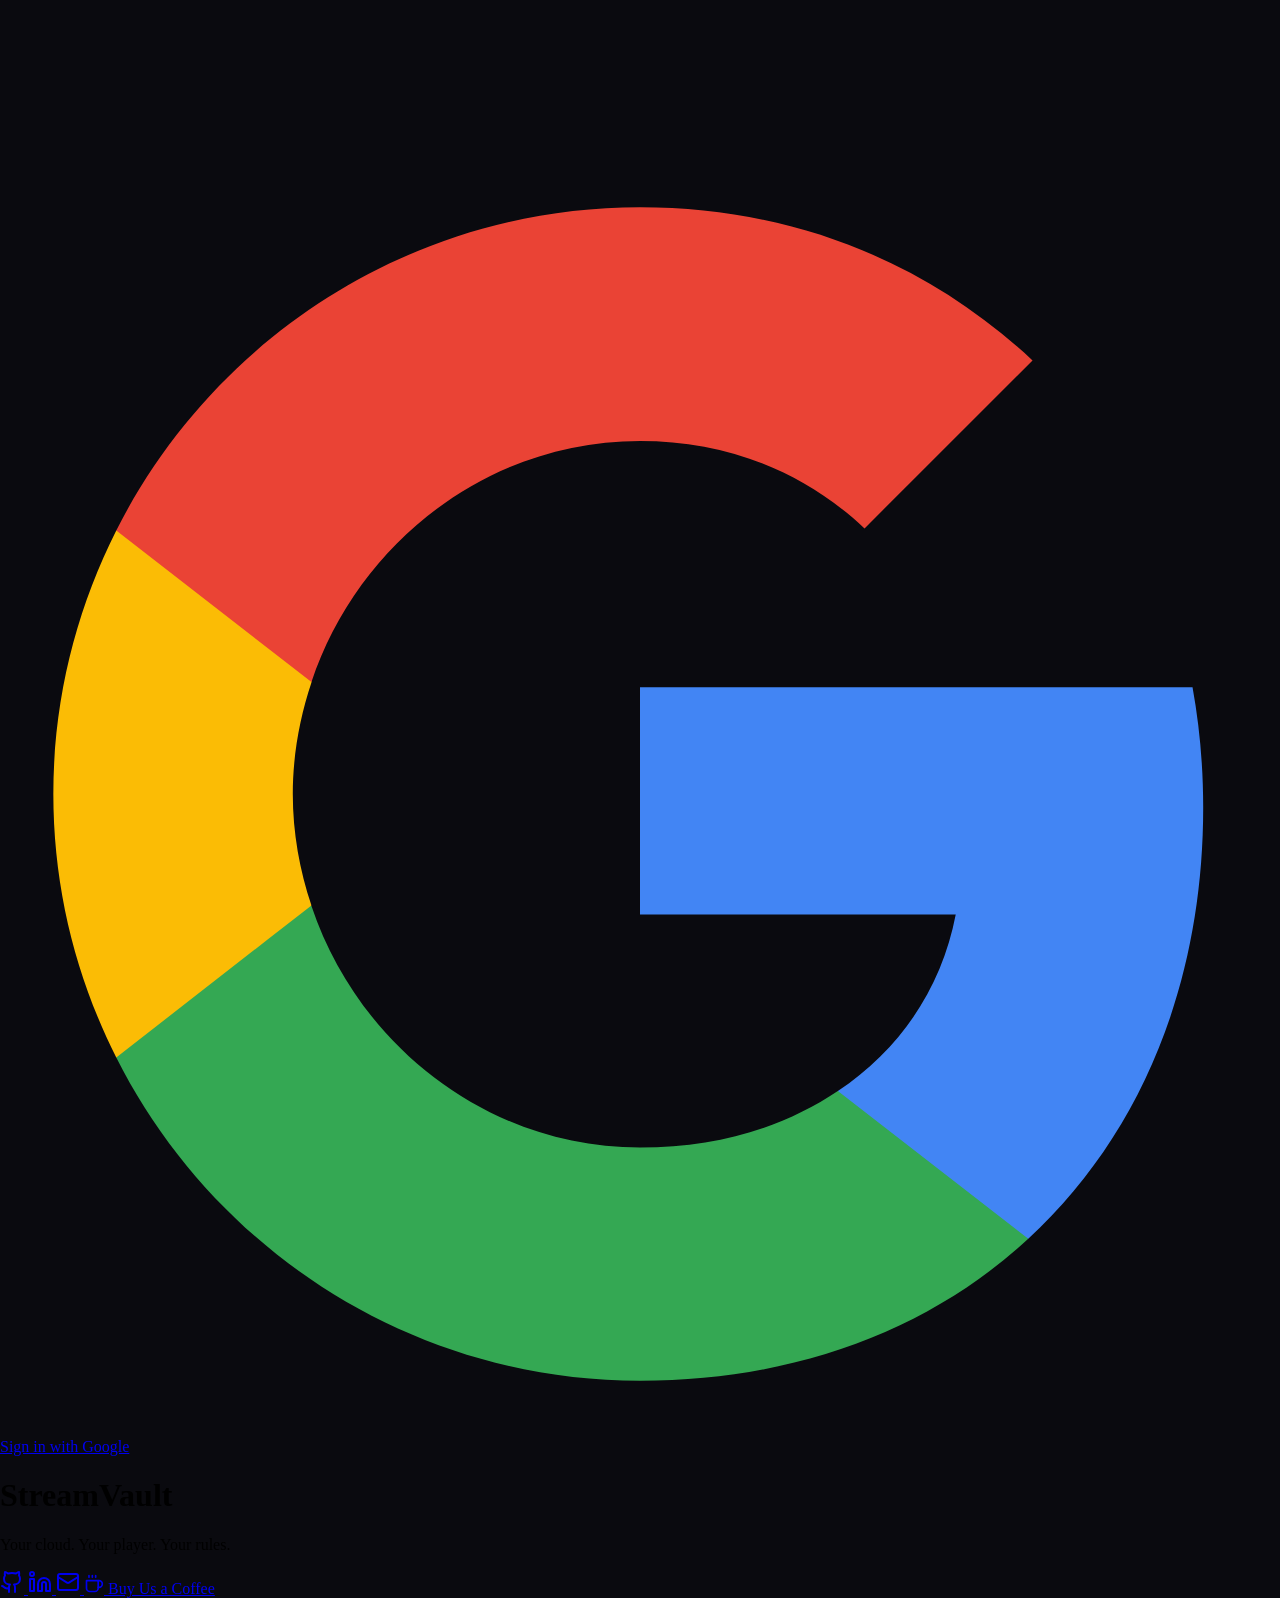
==== frontend/index.html @ 0cfb4d16 "Initial commit of StreamVault (Pontos-does)" ====
<!DOCTYPE html>
<html lang="en">
<head>
    <meta charset="UTF-8">
    <meta name="viewport" content="width=device-width, initial-scale=1.0">
    <title>StreamVault | Your Cloud. Your Player. Your Rules.</title>
    <meta name="description" content="A premium cloud media player integrating Google Drive, Terabox, and direct links with tracking progress.">
    <link rel="stylesheet" href="/css/style.css">
</head>
<body style="margin: 0; background-color: #0a0a0f;">

    <div class="landing-container">
        <!-- Canvas Background -->
        <canvas id="wave-canvas"></canvas>

        <!-- Top Header Navigation -->
        <header class="landing-header">
            <a href="/auth/google" class="google-signin-btn">
                <!-- Google SVG Icon -->
                <svg class="google-icon" viewBox="0 0 24 24" xmlns="http://www.w3.org/2000/svg">
                    <path d="M22.56 12.25c0-.78-.07-1.53-.2-2.25H12v4.26h5.92c-.26 1.37-1.04 2.53-2.21 3.31v2.77h3.57c2.08-1.92 3.28-4.74 3.28-8.09z" fill="#4285F4"/>
                    <path d="M12 23c2.97 0 5.46-.98 7.28-2.66l-3.57-2.77c-.98.66-2.23 1.06-3.71 1.06-2.86 0-5.29-1.93-6.16-4.53H2.18v2.84C3.99 20.53 7.7 23 12 23z" fill="#34A853"/>
                    <path d="M5.84 14.09c-.22-.66-.35-1.36-.35-2.09s.13-1.43.35-2.09V7.06H2.18C1.43 8.55 1 10.22 1 12s.43 3.45 1.18 4.94l2.85-2.22.81-.63z" fill="#FBBC05"/>
                    <path d="M12 5.38c1.62 0 3.06.56 4.21 1.64l3.15-3.15C17.45 2.09 14.97 1 12 1 7.7 1 3.99 3.47 2.18 7.06l3.66 2.84c.87-2.6 3.3-4.52 6.16-4.52z" fill="#EA4335"/>
                </svg>
                Sign in with Google
            </a>
        </header>

        <!-- Dead Center Wave Branding Overlay -->
        <main class="landing-hero">
            <h1 class="wave-title">StreamVault</h1>
            <p class="tagline">Your cloud. Your player. Your rules.</p>
        </main>

        <!-- Bottom Links Footer Section -->
        <footer class="landing-footer">
            <div class="social-links glass-panel">
                <!-- GitHub -->
                <a href="https://github.com" target="_blank" class="social-btn" aria-label="GitHub">
                    <svg width="24" height="24" viewBox="0 0 24 24" fill="none" stroke="currentColor" stroke-width="2" stroke-linecap="round" stroke-linejoin="round">
                        <path d="M15 22v-4a4.8 4.8 0 0 0-1-3.5c3 0 6-2 6-5.5.08-1.25-.27-2.48-1-3.5.28-1.15.28-2.35 0-3.5 0 0-1 0-3 1.5-2.64-.5-5.36-.5-8 0C6 2 5 2 5 2c-.3 1.15-.3 2.35 0 3.5A5.403 5.403 0 0 0 4 9c0 3.5 3 5.5 6 5.5-.39.49-.68 1.05-.85 1.65-.17.6-.22 1.23-.15 1.85v4"></path>
                        <path d="M9 18c-4.51 2-5-2-7-2"></path>
                    </svg>
                </a>
                
                <!-- LinkedIn -->
                <a href="https://linkedin.com" target="_blank" class="social-btn" aria-label="LinkedIn">
                    <svg width="24" height="24" viewBox="0 0 24 24" fill="none" stroke="currentColor" stroke-width="2" stroke-linecap="round" stroke-linejoin="round">
                        <path d="M16 8a6 6 0 0 1 6 6v7h-4v-7a2 2 0 0 0-2-2 2 2 0 0 0-2 2v7h-4v-7a6 6 0 0 1 6-6z"></path>
                        <rect x="2" y="9" width="4" height="12"></rect>
                        <circle cx="4" cy="4" r="2"></circle>
                    </svg>
                </a>

                <!-- Email -->
                <a href="mailto:ghanuprosepic@gmail.com" class="social-btn" aria-label="Email">
                    <svg width="24" height="24" viewBox="0 0 24 24" fill="none" stroke="currentColor" stroke-width="2" stroke-linecap="round" stroke-linejoin="round">
                        <rect x="2" y="4" width="20" height="16" rx="2"></rect>
                        <path d="m22 7-8.97 5.7a1.94 1.94 0 0 1-2.06 0L2 7"></path>
                    </svg>
                </a>

                <!-- Buy Me A Coffee -->
                <a href="https://buymeacoffee.com" target="_blank" class="social-btn coffee-btn" aria-label="Buy Me a Coffee">
                    <!-- Coffee Mug SVG -->
                    <svg width="20" height="20" viewBox="0 0 24 24" fill="none" stroke="currentColor" stroke-width="2" stroke-linecap="round" stroke-linejoin="round">
                        <path d="M17 8h1a4 4 0 1 1 0 8h-1"></path>
                        <path d="M3 8h14v9a4 4 0 0 1-4 4H7a4 4 0 0 1-4-4Z"></path>
                        <line x1="6" y1="2" x2="6" y2="4"></line>
                        <line x1="10" y1="2" x2="10" y2="4"></line>
                        <line x1="14" y1="2" x2="14" y2="4"></line>
                    </svg>
                    Buy Us a Coffee
                </a>
            </div>
        </footer>
    </div>

    <script src="/js/main.js"></script>
</body>
</html>
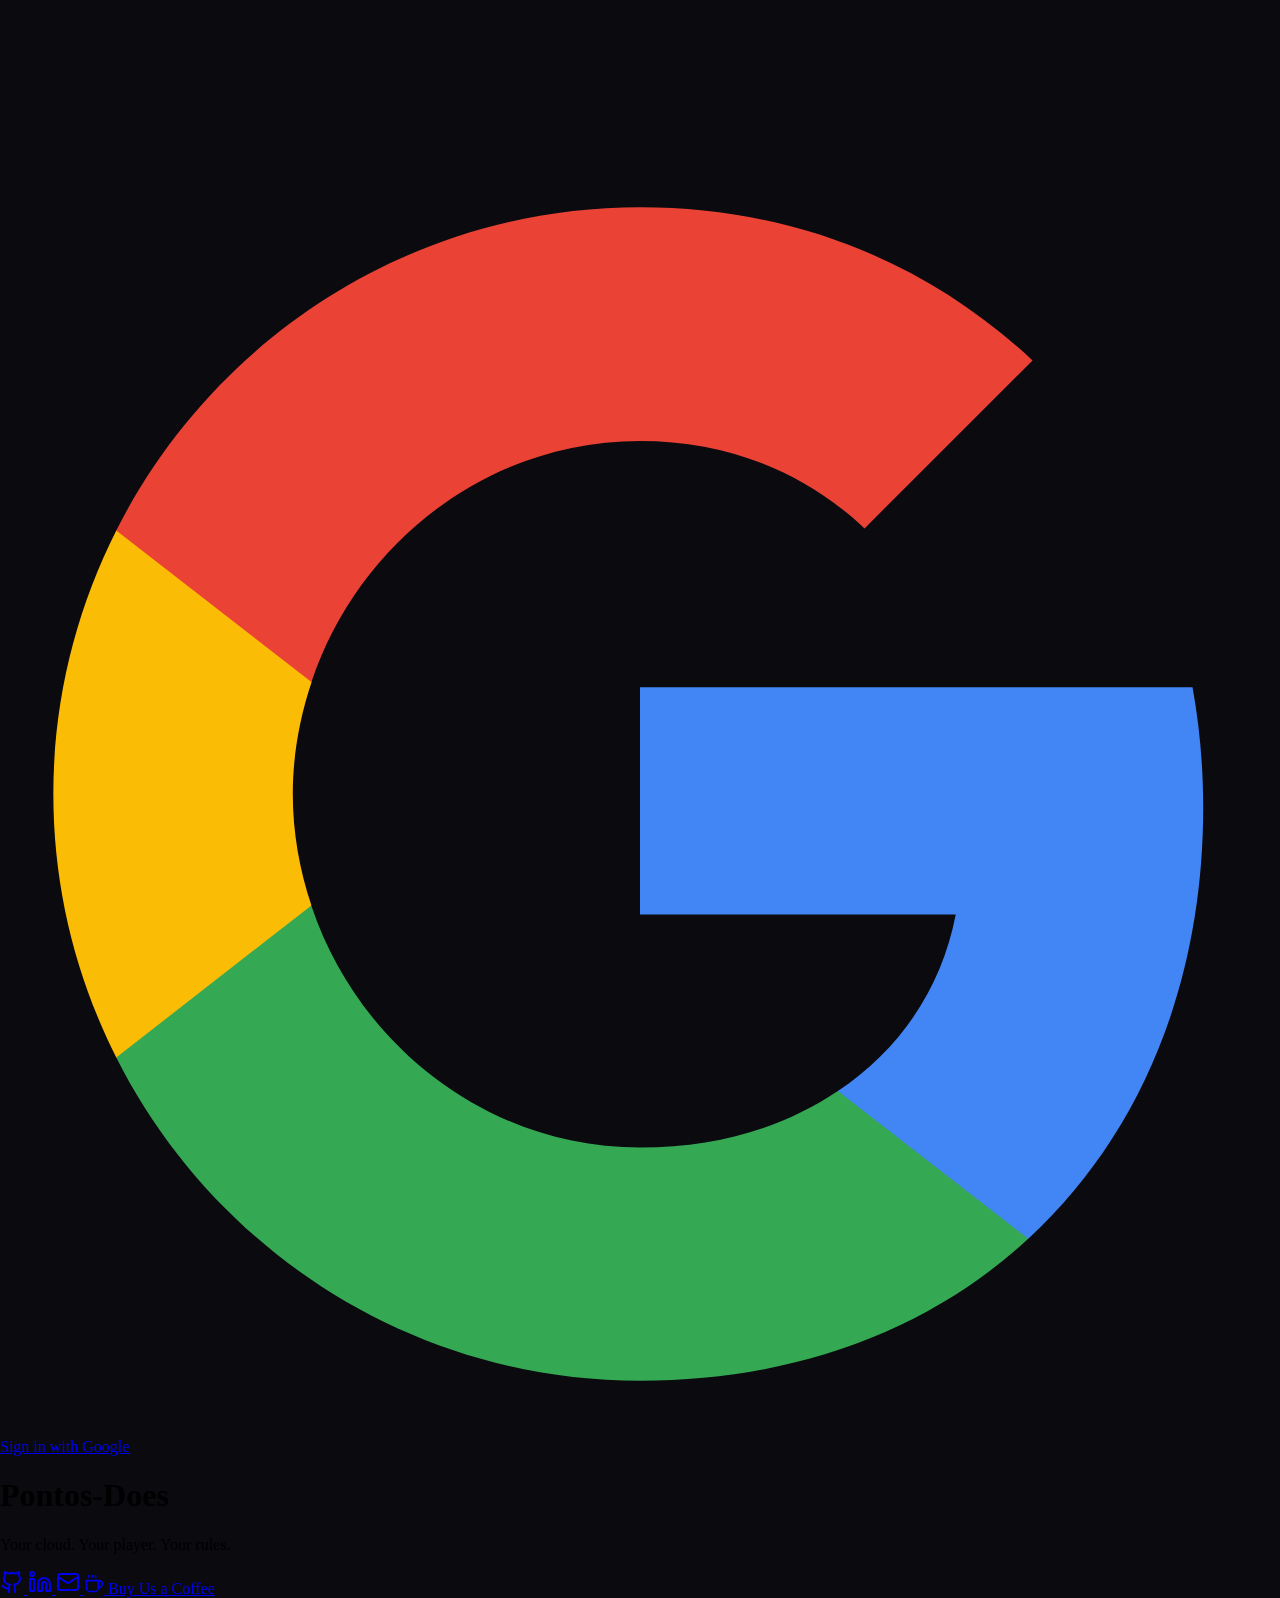
==== commit dff4d3e3: "Update branding to Pontos-Does and configure social link targets" ====
--- a/frontend/index.html
+++ b/frontend/index.html
@@ -3,7 +3,7 @@
 <head>
     <meta charset="UTF-8">
     <meta name="viewport" content="width=device-width, initial-scale=1.0">
-    <title>StreamVault | Your Cloud. Your Player. Your Rules.</title>
+    <title>Pontos-Does | Your Cloud. Your Player. Your Rules.</title>
     <meta name="description" content="A premium cloud media player integrating Google Drive, Terabox, and direct links with tracking progress.">
     <link rel="stylesheet" href="/css/style.css">
 </head>
@@ -29,7 +29,7 @@
 
         <!-- Dead Center Wave Branding Overlay -->
         <main class="landing-hero">
-            <h1 class="wave-title">StreamVault</h1>
+            <h1 class="wave-title">Pontos-Does</h1>
             <p class="tagline">Your cloud. Your player. Your rules.</p>
         </main>
 
@@ -37,7 +37,7 @@
         <footer class="landing-footer">
             <div class="social-links glass-panel">
                 <!-- GitHub -->
-                <a href="https://github.com" target="_blank" class="social-btn" aria-label="GitHub">
+                <a href="https://github.com/ghanenxra" target="_blank" class="social-btn" aria-label="GitHub">
                     <svg width="24" height="24" viewBox="0 0 24 24" fill="none" stroke="currentColor" stroke-width="2" stroke-linecap="round" stroke-linejoin="round">
                         <path d="M15 22v-4a4.8 4.8 0 0 0-1-3.5c3 0 6-2 6-5.5.08-1.25-.27-2.48-1-3.5.28-1.15.28-2.35 0-3.5 0 0-1 0-3 1.5-2.64-.5-5.36-.5-8 0C6 2 5 2 5 2c-.3 1.15-.3 2.35 0 3.5A5.403 5.403 0 0 0 4 9c0 3.5 3 5.5 6 5.5-.39.49-.68 1.05-.85 1.65-.17.6-.22 1.23-.15 1.85v4"></path>
                         <path d="M9 18c-4.51 2-5-2-7-2"></path>
@@ -45,7 +45,7 @@
                 </a>
                 
                 <!-- LinkedIn -->
-                <a href="https://linkedin.com" target="_blank" class="social-btn" aria-label="LinkedIn">
+                <a href="https://www.linkedin.com/in/ghanendra-chakradhari-28580a380/?skipRedirect=true" target="_blank" class="social-btn" aria-label="LinkedIn">
                     <svg width="24" height="24" viewBox="0 0 24 24" fill="none" stroke="currentColor" stroke-width="2" stroke-linecap="round" stroke-linejoin="round">
                         <path d="M16 8a6 6 0 0 1 6 6v7h-4v-7a2 2 0 0 0-2-2 2 2 0 0 0-2 2v7h-4v-7a6 6 0 0 1 6-6z"></path>
                         <rect x="2" y="9" width="4" height="12"></rect>
@@ -61,8 +61,8 @@
                     </svg>
                 </a>
 
-                <!-- Buy Me A Coffee -->
-                <a href="https://buymeacoffee.com" target="_blank" class="social-btn coffee-btn" aria-label="Buy Me a Coffee">
+                <!-- Buy Me A Coffee (PayPal Me) -->
+                <a href="https://www.paypal.com/paypalme/ghanenxra" target="_blank" class="social-btn coffee-btn" aria-label="Buy Me a Coffee">
                     <!-- Coffee Mug SVG -->
                     <svg width="20" height="20" viewBox="0 0 24 24" fill="none" stroke="currentColor" stroke-width="2" stroke-linecap="round" stroke-linejoin="round">
                         <path d="M17 8h1a4 4 0 1 1 0 8h-1"></path>
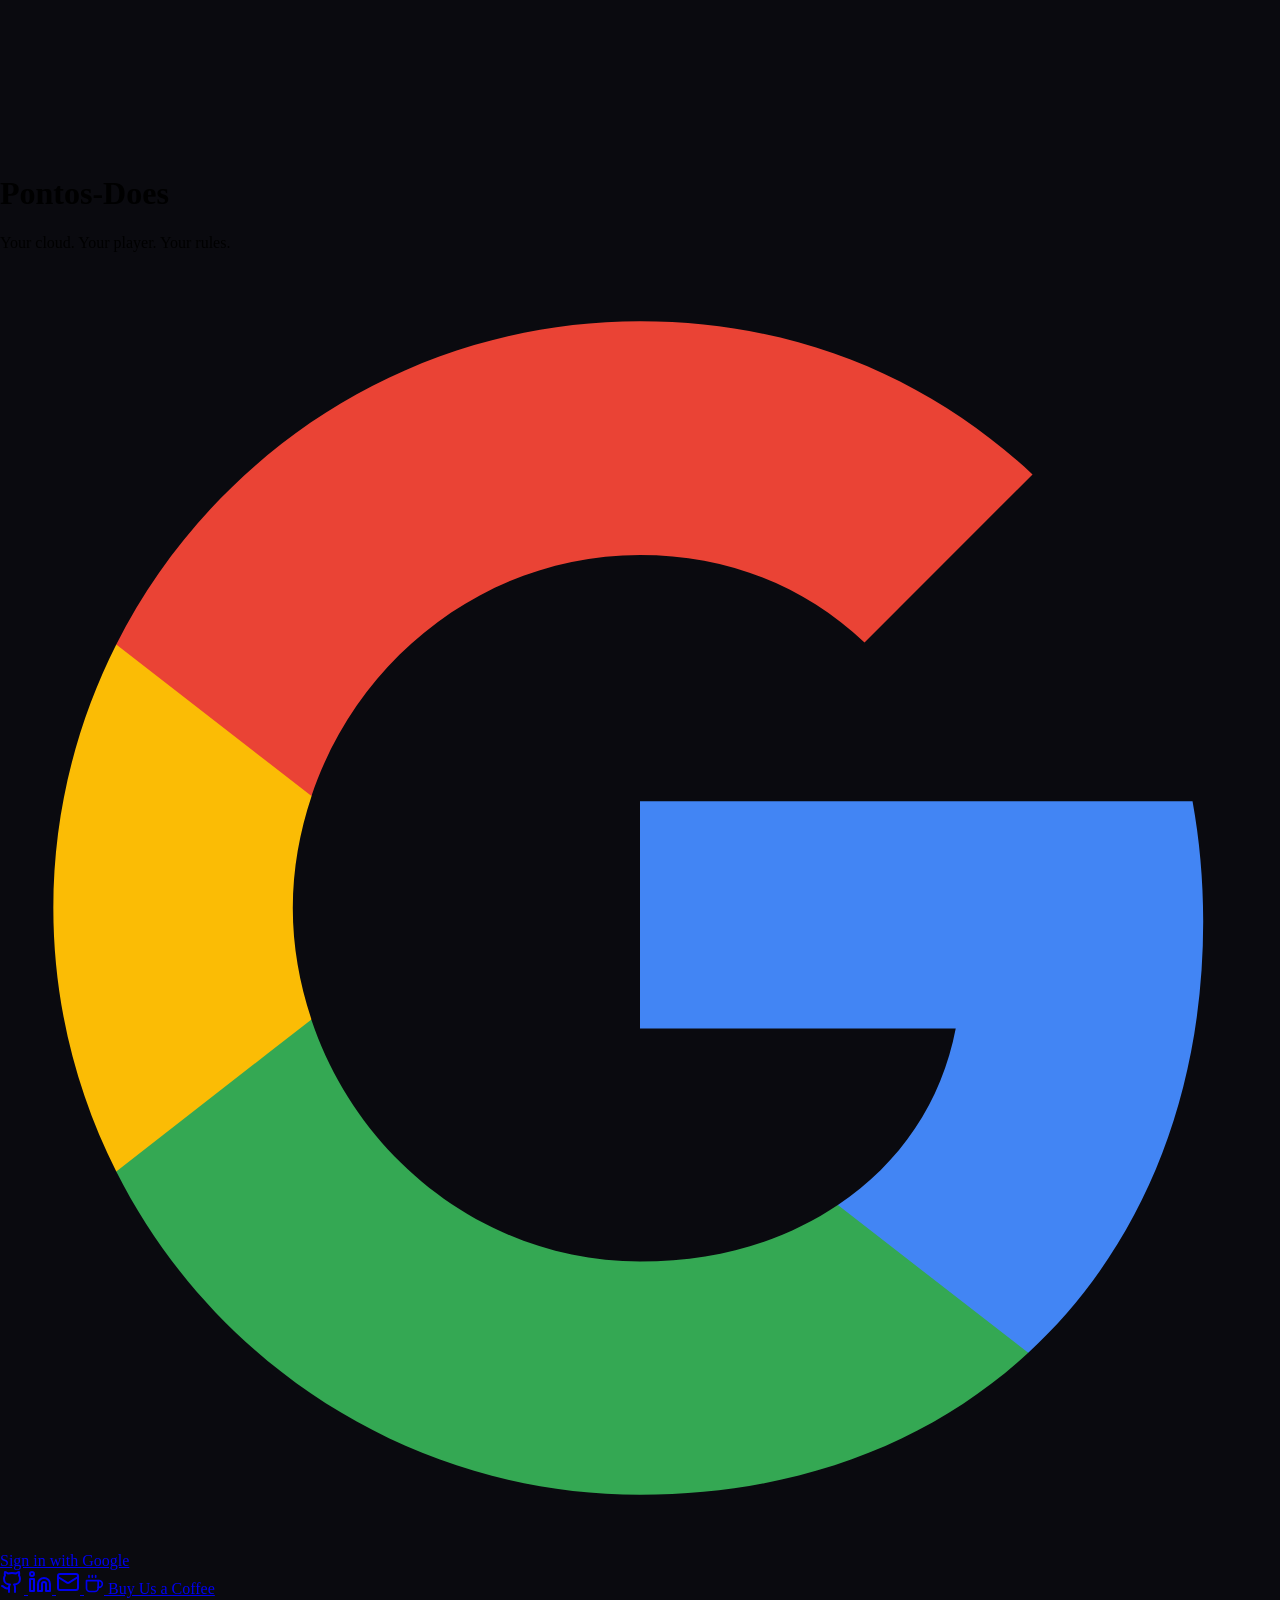
==== commit 8dbcdb60: "Adjust Google Sign-In button position and styling" ====
--- a/frontend/index.html
+++ b/frontend/index.html
@@ -13,19 +13,8 @@
         <!-- Canvas Background -->
         <canvas id="wave-canvas"></canvas>
 
-        <!-- Top Header Navigation -->
-        <header class="landing-header">
-            <a href="/auth/google" class="google-signin-btn">
-                <!-- Google SVG Icon -->
-                <svg class="google-icon" viewBox="0 0 24 24" xmlns="http://www.w3.org/2000/svg">
-                    <path d="M22.56 12.25c0-.78-.07-1.53-.2-2.25H12v4.26h5.92c-.26 1.37-1.04 2.53-2.21 3.31v2.77h3.57c2.08-1.92 3.28-4.74 3.28-8.09z" fill="#4285F4"/>
-                    <path d="M12 23c2.97 0 5.46-.98 7.28-2.66l-3.57-2.77c-.98.66-2.23 1.06-3.71 1.06-2.86 0-5.29-1.93-6.16-4.53H2.18v2.84C3.99 20.53 7.7 23 12 23z" fill="#34A853"/>
-                    <path d="M5.84 14.09c-.22-.66-.35-1.36-.35-2.09s.13-1.43.35-2.09V7.06H2.18C1.43 8.55 1 10.22 1 12s.43 3.45 1.18 4.94l2.85-2.22.81-.63z" fill="#FBBC05"/>
-                    <path d="M12 5.38c1.62 0 3.06.56 4.21 1.64l3.15-3.15C17.45 2.09 14.97 1 12 1 7.7 1 3.99 3.47 2.18 7.06l3.66 2.84c.87-2.6 3.3-4.52 6.16-4.52z" fill="#EA4335"/>
-                </svg>
-                Sign in with Google
-            </a>
-        </header>
+        <!-- Top Header Navigation (empty by default, holds profile when logged in) -->
+        <header class="landing-header"></header>
 
         <!-- Dead Center Wave Branding Overlay -->
         <main class="landing-hero">
@@ -34,7 +23,21 @@
         </main>
 
         <!-- Bottom Links Footer Section -->
-        <footer class="landing-footer">
+        <footer class="landing-footer" style="flex-direction: column; gap: 1rem; margin-bottom: 1rem;">
+            <!-- Sign-in Container -->
+            <div id="login-container">
+                <a href="/auth/google" class="google-signin-btn small-btn">
+                    <!-- Google SVG Icon -->
+                    <svg class="google-icon" viewBox="0 0 24 24" xmlns="http://www.w3.org/2000/svg">
+                        <path d="M22.56 12.25c0-.78-.07-1.53-.2-2.25H12v4.26h5.92c-.26 1.37-1.04 2.53-2.21 3.31v2.77h3.57c2.08-1.92 3.28-4.74 3.28-8.09z" fill="#4285F4"/>
+                        <path d="M12 23c2.97 0 5.46-.98 7.28-2.66l-3.57-2.77c-.98.66-2.23 1.06-3.71 1.06-2.86 0-5.29-1.93-6.16-4.53H2.18v2.84C3.99 20.53 7.7 23 12 23z" fill="#34A853"/>
+                        <path d="M5.84 14.09c-.22-.66-.35-1.36-.35-2.09s.13-1.43.35-2.09V7.06H2.18C1.43 8.55 1 10.22 1 12s.43 3.45 1.18 4.94l2.85-2.22.81-.63z" fill="#FBBC05"/>
+                        <path d="M12 5.38c1.62 0 3.06.56 4.21 1.64l3.15-3.15C17.45 2.09 14.97 1 12 1 7.7 1 3.99 3.47 2.18 7.06l3.66 2.84c.87-2.6 3.3-4.52 6.16-4.52z" fill="#EA4335"/>
+                    </svg>
+                    Sign in with Google
+                </a>
+            </div>
+
             <div class="social-links glass-panel">
                 <!-- GitHub -->
                 <a href="https://github.com/ghanenxra" target="_blank" class="social-btn" aria-label="GitHub">
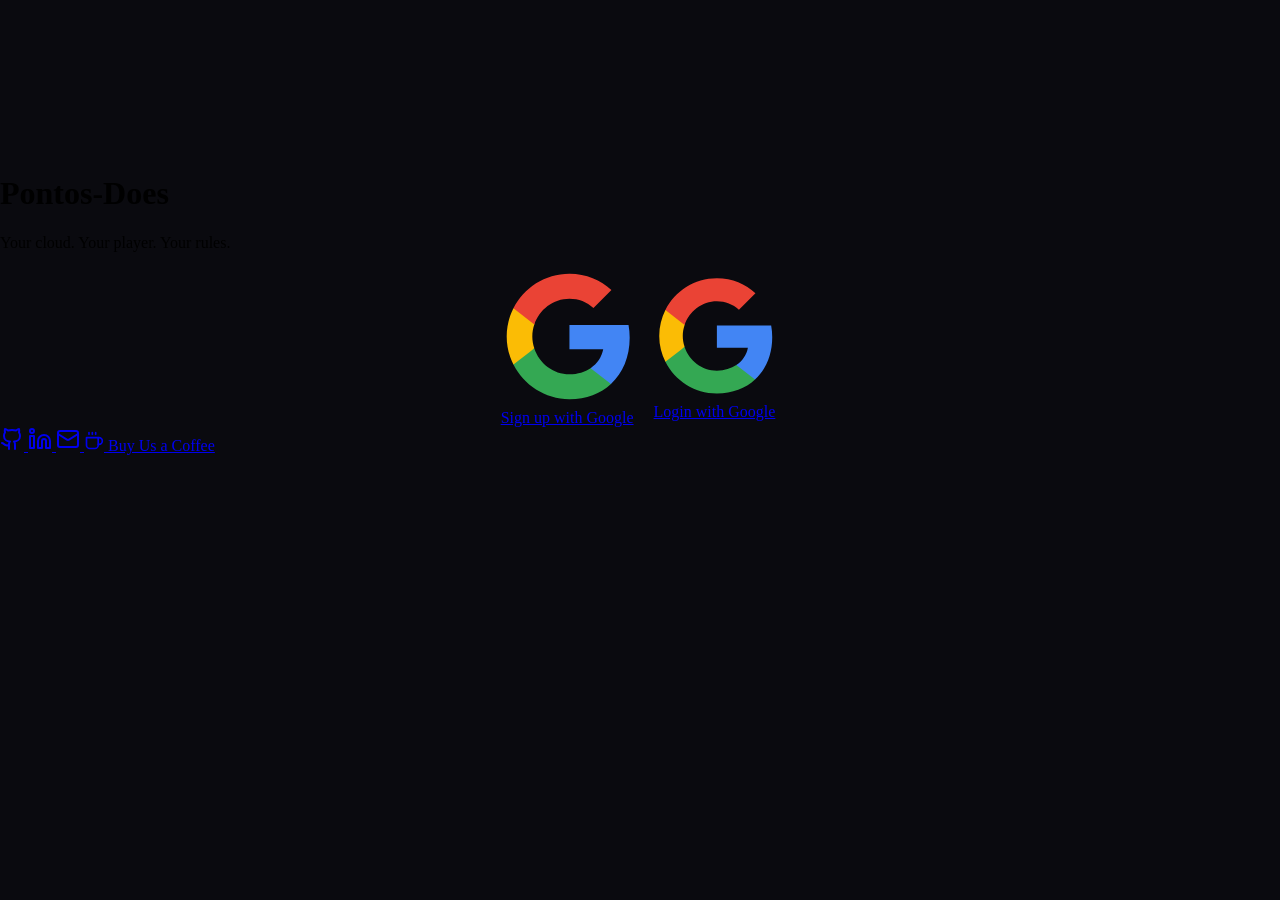
==== commit f5bc7861: "Polish login screen buttons, remove GDrive ID input override, add window.gapi defensive checks to pr" ====
--- a/frontend/index.html
+++ b/frontend/index.html
@@ -23,10 +23,10 @@
         </main>
 
         <!-- Bottom Links Footer Section -->
-        <footer class="landing-footer" style="flex-direction: column; gap: 1rem; margin-bottom: 1rem;">
+        <footer class="landing-footer" style="flex-direction: column; gap: 1.25rem; margin-bottom: 1rem;">
             <!-- Sign-in Container -->
-            <div id="login-container">
-                <a href="/auth/google" class="google-signin-btn small-btn">
+            <div id="login-container" style="display: flex; gap: 1rem; justify-content: center; align-items: center; flex-wrap: wrap;">
+                <a href="/auth/google" class="auth-btn">
                     <!-- Google SVG Icon -->
                     <svg class="google-icon" viewBox="0 0 24 24" xmlns="http://www.w3.org/2000/svg">
                         <path d="M22.56 12.25c0-.78-.07-1.53-.2-2.25H12v4.26h5.92c-.26 1.37-1.04 2.53-2.21 3.31v2.77h3.57c2.08-1.92 3.28-4.74 3.28-8.09z" fill="#4285F4"/>
@@ -34,7 +34,17 @@
                         <path d="M5.84 14.09c-.22-.66-.35-1.36-.35-2.09s.13-1.43.35-2.09V7.06H2.18C1.43 8.55 1 10.22 1 12s.43 3.45 1.18 4.94l2.85-2.22.81-.63z" fill="#FBBC05"/>
                         <path d="M12 5.38c1.62 0 3.06.56 4.21 1.64l3.15-3.15C17.45 2.09 14.97 1 12 1 7.7 1 3.99 3.47 2.18 7.06l3.66 2.84c.87-2.6 3.3-4.52 6.16-4.52z" fill="#EA4335"/>
                     </svg>
-                    Sign in with Google
+                    Sign up with Google
+                </a>
+                <a href="/auth/google" class="auth-btn">
+                    <!-- Google SVG Icon -->
+                    <svg class="google-icon" viewBox="0 0 24 24" xmlns="http://www.w3.org/2000/svg">
+                        <path d="M22.56 12.25c0-.78-.07-1.53-.2-2.25H12v4.26h5.92c-.26 1.37-1.04 2.53-2.21 3.31v2.77h3.57c2.08-1.92 3.28-4.74 3.28-8.09z" fill="#4285F4"/>
+                        <path d="M12 23c2.97 0 5.46-.98 7.28-2.66l-3.57-2.77c-.98.66-2.23 1.06-3.71 1.06-2.86 0-5.29-1.93-6.16-4.53H2.18v2.84C3.99 20.53 7.7 23 12 23z" fill="#34A853"/>
+                        <path d="M5.84 14.09c-.22-.66-.35-1.36-.35-2.09s.13-1.43.35-2.09V7.06H2.18C1.43 8.55 1 10.22 1 12s.43 3.45 1.18 4.94l2.85-2.22.81-.63z" fill="#FBBC05"/>
+                        <path d="M12 5.38c1.62 0 3.06.56 4.21 1.64l3.15-3.15C17.45 2.09 14.97 1 12 1 7.7 1 3.99 3.47 2.18 7.06l3.66 2.84c.87-2.6 3.3-4.52 6.16-4.52z" fill="#EA4335"/>
+                    </svg>
+                    Login with Google
                 </a>
             </div>
 
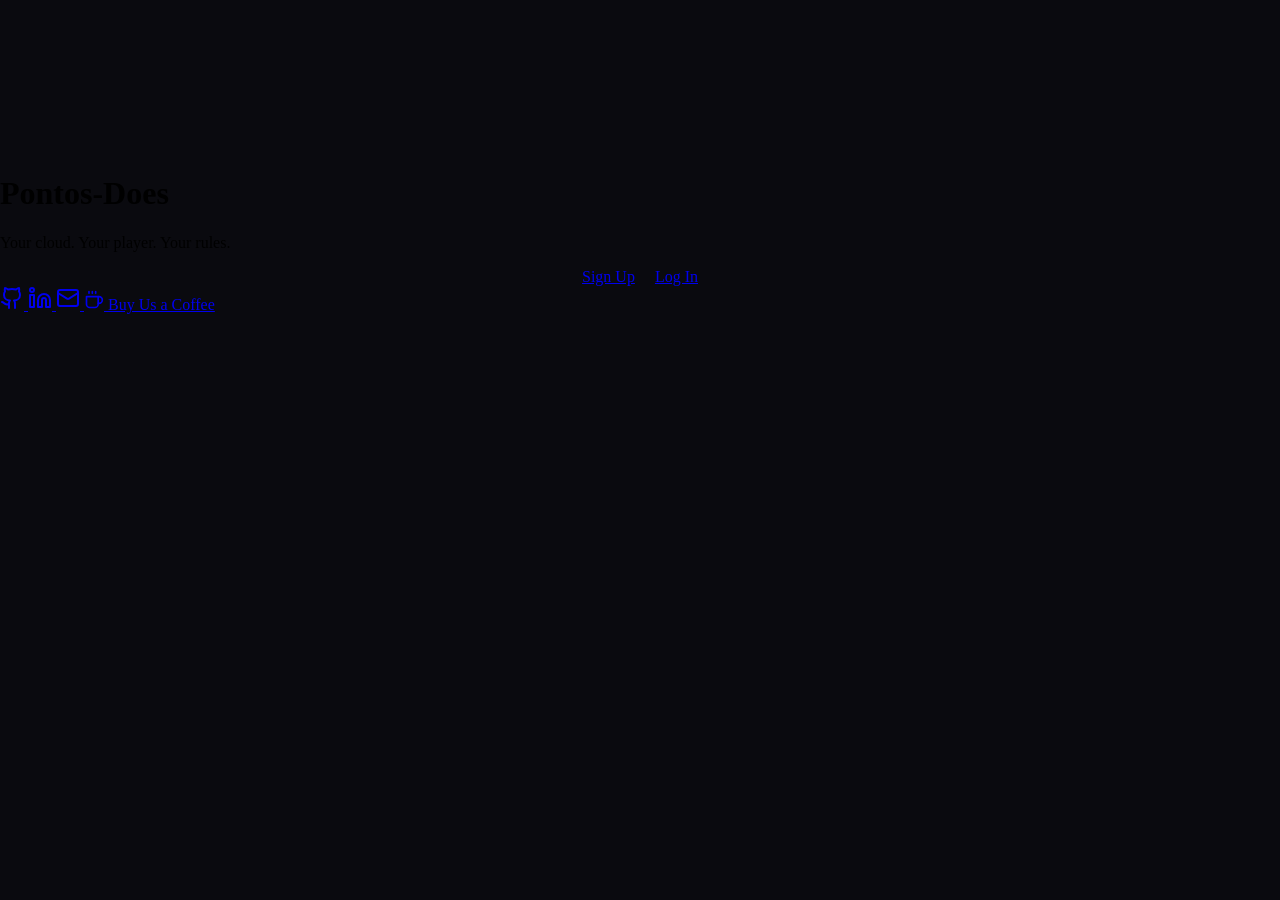
==== commit 7ba8d868: "Simplify landing buttons to Sign Up and Log In without Google icons" ====
--- a/frontend/index.html
+++ b/frontend/index.html
@@ -25,27 +25,9 @@
         <!-- Bottom Links Footer Section -->
         <footer class="landing-footer" style="flex-direction: column; gap: 1.25rem; margin-bottom: 1rem;">
             <!-- Sign-in Container -->
-            <div id="login-container" style="display: flex; gap: 1rem; justify-content: center; align-items: center; flex-wrap: wrap;">
-                <a href="/auth/google" class="auth-btn">
-                    <!-- Google SVG Icon -->
-                    <svg class="google-icon" viewBox="0 0 24 24" xmlns="http://www.w3.org/2000/svg">
-                        <path d="M22.56 12.25c0-.78-.07-1.53-.2-2.25H12v4.26h5.92c-.26 1.37-1.04 2.53-2.21 3.31v2.77h3.57c2.08-1.92 3.28-4.74 3.28-8.09z" fill="#4285F4"/>
-                        <path d="M12 23c2.97 0 5.46-.98 7.28-2.66l-3.57-2.77c-.98.66-2.23 1.06-3.71 1.06-2.86 0-5.29-1.93-6.16-4.53H2.18v2.84C3.99 20.53 7.7 23 12 23z" fill="#34A853"/>
-                        <path d="M5.84 14.09c-.22-.66-.35-1.36-.35-2.09s.13-1.43.35-2.09V7.06H2.18C1.43 8.55 1 10.22 1 12s.43 3.45 1.18 4.94l2.85-2.22.81-.63z" fill="#FBBC05"/>
-                        <path d="M12 5.38c1.62 0 3.06.56 4.21 1.64l3.15-3.15C17.45 2.09 14.97 1 12 1 7.7 1 3.99 3.47 2.18 7.06l3.66 2.84c.87-2.6 3.3-4.52 6.16-4.52z" fill="#EA4335"/>
-                    </svg>
-                    Sign up with Google
-                </a>
-                <a href="/auth/google" class="auth-btn">
-                    <!-- Google SVG Icon -->
-                    <svg class="google-icon" viewBox="0 0 24 24" xmlns="http://www.w3.org/2000/svg">
-                        <path d="M22.56 12.25c0-.78-.07-1.53-.2-2.25H12v4.26h5.92c-.26 1.37-1.04 2.53-2.21 3.31v2.77h3.57c2.08-1.92 3.28-4.74 3.28-8.09z" fill="#4285F4"/>
-                        <path d="M12 23c2.97 0 5.46-.98 7.28-2.66l-3.57-2.77c-.98.66-2.23 1.06-3.71 1.06-2.86 0-5.29-1.93-6.16-4.53H2.18v2.84C3.99 20.53 7.7 23 12 23z" fill="#34A853"/>
-                        <path d="M5.84 14.09c-.22-.66-.35-1.36-.35-2.09s.13-1.43.35-2.09V7.06H2.18C1.43 8.55 1 10.22 1 12s.43 3.45 1.18 4.94l2.85-2.22.81-.63z" fill="#FBBC05"/>
-                        <path d="M12 5.38c1.62 0 3.06.56 4.21 1.64l3.15-3.15C17.45 2.09 14.97 1 12 1 7.7 1 3.99 3.47 2.18 7.06l3.66 2.84c.87-2.6 3.3-4.52 6.16-4.52z" fill="#EA4335"/>
-                    </svg>
-                    Login with Google
-                </a>
+            <div id="login-container" style="display: flex; gap: 1.25rem; justify-content: center; align-items: center; flex-wrap: wrap;">
+                <a href="/auth/google" class="auth-btn">Sign Up</a>
+                <a href="/auth/google" class="auth-btn">Log In</a>
             </div>
 
             <div class="social-links glass-panel">
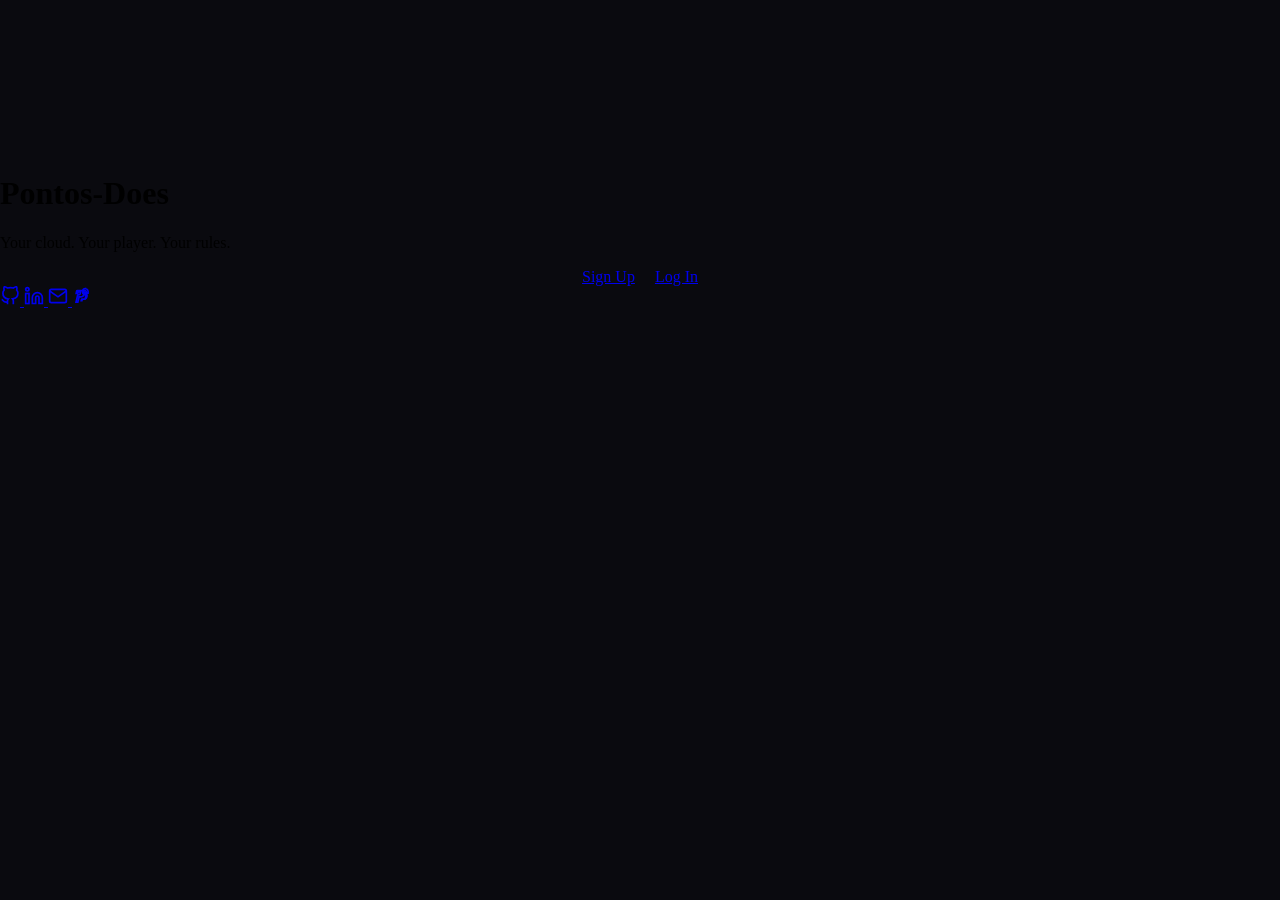
==== commit 1a650291: "fix: resolve SSRF, connection leaks, SQL grouping errors, and GDrive spinning wheel bug - Fix GDrive" ====
--- a/frontend/index.html
+++ b/frontend/index.html
@@ -32,41 +32,29 @@
 
             <div class="social-links glass-panel">
                 <!-- GitHub -->
-                <a href="https://github.com/ghanenxra" target="_blank" class="social-btn" aria-label="GitHub">
-                    <svg width="24" height="24" viewBox="0 0 24 24" fill="none" stroke="currentColor" stroke-width="2" stroke-linecap="round" stroke-linejoin="round">
-                        <path d="M15 22v-4a4.8 4.8 0 0 0-1-3.5c3 0 6-2 6-5.5.08-1.25-.27-2.48-1-3.5.28-1.15.28-2.35 0-3.5 0 0-1 0-3 1.5-2.64-.5-5.36-.5-8 0C6 2 5 2 5 2c-.3 1.15-.3 2.35 0 3.5A5.403 5.403 0 0 0 4 9c0 3.5 3 5.5 6 5.5-.39.49-.68 1.05-.85 1.65-.17.6-.22 1.23-.15 1.85v4"></path>
-                        <path d="M9 18c-4.51 2-5-2-7-2"></path>
+                <a href="https://github.com/ghanenxra" target="_blank" rel="noopener noreferrer" class="social-btn github">
+                    <svg width="20" height="20" viewBox="0 0 24 24" fill="none" stroke="currentColor" stroke-width="2">
+                        <path d="M9 19c-5 1.5-5-2.5-7-3m14 6v-3.87a3.37 3.37 0 0 0-.94-2.61c3.14-.35 6.44-1.54 6.44-7A5.44 5.44 0 0 0 20 4.77 5.07 5.07 0 0 0 19.91 1S18.73.65 16 2.48a13.38 13.38 0 0 0-7 0C6.27.65 5.09 1 5.09 1A5.07 5.07 0 0 0 5 4.77a5.44 5.44 0 0 0-1.5 3.78c0 5.42 3.3 6.61 6.44 7A3.37 3.37 0 0 0 9 18.13V22"></path>
                     </svg>
                 </a>
-                
-                <!-- LinkedIn -->
-                <a href="https://www.linkedin.com/in/ghanendra-chakradhari-28580a380/?skipRedirect=true" target="_blank" class="social-btn" aria-label="LinkedIn">
-                    <svg width="24" height="24" viewBox="0 0 24 24" fill="none" stroke="currentColor" stroke-width="2" stroke-linecap="round" stroke-linejoin="round">
+                <a href="https://www.linkedin.com/in/ghanendra-chakradhari-28580a380/?skipRedirect=true" target="_blank" rel="noopener noreferrer" class="social-btn linkedin">
+                    <svg width="20" height="20" viewBox="0 0 24 24" fill="none" stroke="currentColor" stroke-width="2">
                         <path d="M16 8a6 6 0 0 1 6 6v7h-4v-7a2 2 0 0 0-2-2 2 2 0 0 0-2 2v7h-4v-7a6 6 0 0 1 6-6z"></path>
                         <rect x="2" y="9" width="4" height="12"></rect>
                         <circle cx="4" cy="4" r="2"></circle>
                     </svg>
                 </a>
-
-                <!-- Email -->
-                <a href="mailto:ghanuprosepic@gmail.com" class="social-btn" aria-label="Email">
-                    <svg width="24" height="24" viewBox="0 0 24 24" fill="none" stroke="currentColor" stroke-width="2" stroke-linecap="round" stroke-linejoin="round">
-                        <rect x="2" y="4" width="20" height="16" rx="2"></rect>
-                        <path d="m22 7-8.97 5.7a1.94 1.94 0 0 1-2.06 0L2 7"></path>
+                <a href="mailto:ghanuprosepic@gmail.com" target="_blank" rel="noopener noreferrer" class="social-btn email">
+                    <svg width="20" height="20" viewBox="0 0 24 24" fill="none" stroke="currentColor" stroke-width="2">
+                        <path d="M4 4h16c1.1 0 2 .9 2 2v12c0 1.1-.9 2-2 2H4c-1.1 0-2-.9-2-2V6c0-1.1.9-2 2-2z"></path>
+                        <polyline points="22,6 12,13 2,6"></polyline>
                     </svg>
                 </a>
-
-                <!-- Buy Me A Coffee (PayPal Me) -->
-                <a href="https://www.paypal.com/paypalme/ghanenxra" target="_blank" class="social-btn coffee-btn" aria-label="Buy Me a Coffee">
-                    <!-- Coffee Mug SVG -->
-                    <svg width="20" height="20" viewBox="0 0 24 24" fill="none" stroke="currentColor" stroke-width="2" stroke-linecap="round" stroke-linejoin="round">
-                        <path d="M17 8h1a4 4 0 1 1 0 8h-1"></path>
-                        <path d="M3 8h14v9a4 4 0 0 1-4 4H7a4 4 0 0 1-4-4Z"></path>
-                        <line x1="6" y1="2" x2="6" y2="4"></line>
-                        <line x1="10" y1="2" x2="10" y2="4"></line>
-                        <line x1="14" y1="2" x2="14" y2="4"></line>
+                <a href="https://www.paypal.com/paypalme/ghanenxra" target="_blank" rel="noopener noreferrer" class="social-btn bmac">
+                    <svg width="20" height="20" viewBox="0 0 24 24" fill="none" stroke="currentColor" stroke-width="2">
+                        <path d="M17.1 3.2C16.8 3.1 16.5 3 16 3c-1 0-1.9.4-2.5 1-.6.7-1 1.7-1 2.8 0 1.5.8 2.6 1.8 3.1.6.3 1.2.4 1.9.4h.8l-1.3 5.4H13c-.4 0-.7.3-.8.7l-.3 1.3H11l.3-1.4c.1-.4.5-.6.8-.6h2.1c1.2 0 2.2-.4 2.9-1.2.8-.8 1.1-1.9 1-3.2-.1-1.3-.8-2.3-1.8-2.9-.6-.4-1.2-.5-1.9-.5h-.9c-.2 0-.3-.1-.3-.3l.4-1.8c.1-.2.3-.3.6-.3h.7c.9 0 1.6.3 2 1 .3.6.4 1.3.2 2h2.2c.2-1.2.1-2.4-.4-3.4-.6-1.1-1.6-1.8-2.8-2.1z"></path>
+                        <path d="M7.7 5.5h3.6c1.1 0 2 .3 2.7.9.6.6.9 1.4.9 2.3 0 1.8-1 3.2-2.5 4-.6.3-1.2.4-1.9.4h-2l-1.5 6.3H4.8l2-8.5c.1-.2.3-.3.5-.3H8c.5 0 .9-.1 1.2-.4.4-.3.6-.8.7-1.4l0-.1.3-1.1C10 7.1 9.8 7 9.4 7H7.4L7 8.8H5L5.6 6C5.7 5.7 6 5.5 6.3 5.5h1.4z"></path>
                     </svg>
-                    Buy Us a Coffee
                 </a>
             </div>
         </footer>
